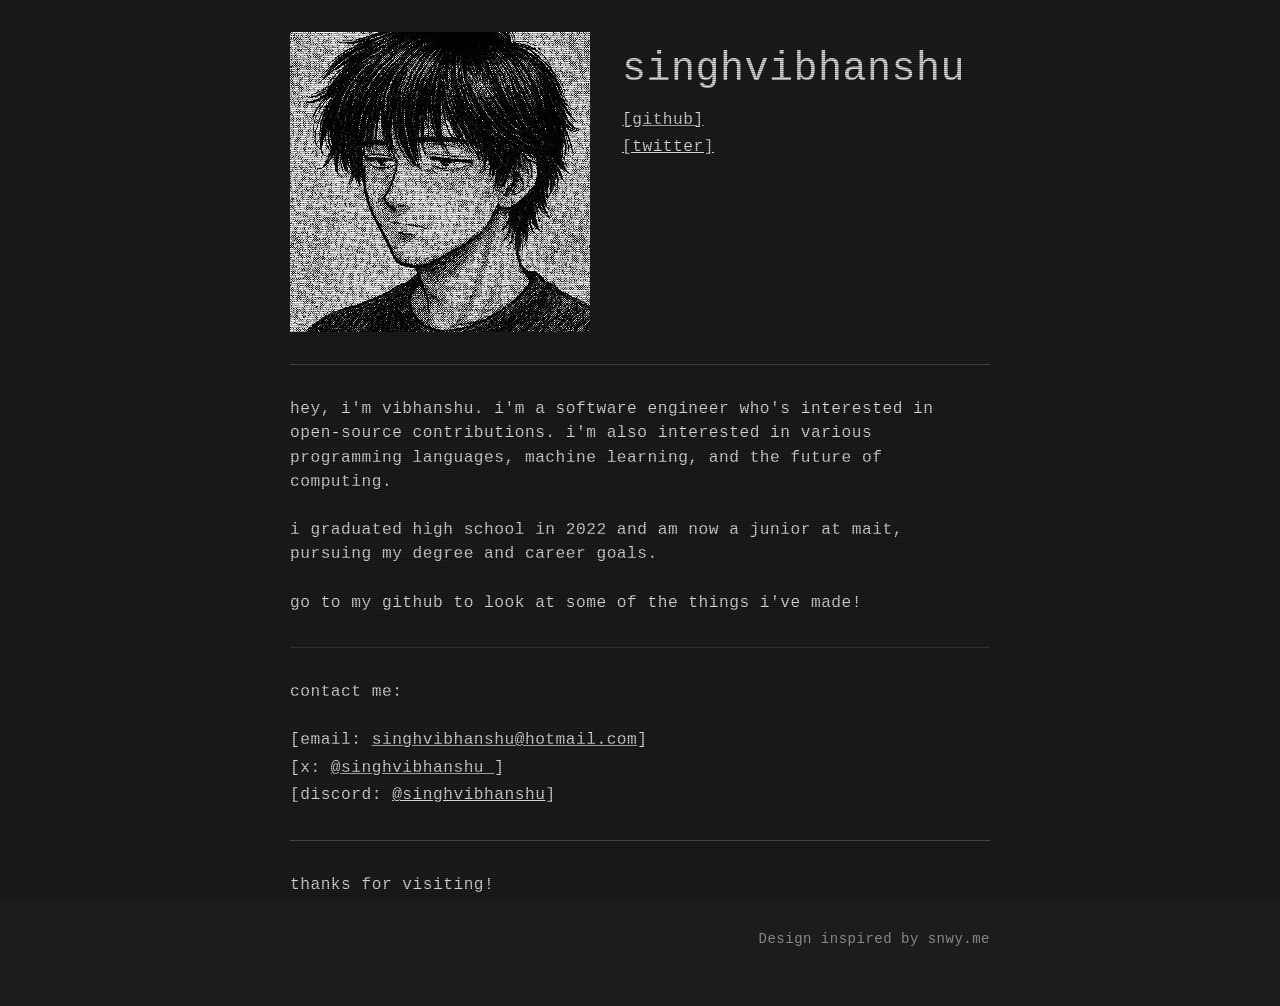
==== index.html @ 62420c9e "scrolling disabled" ====
<!DOCTYPE html>
<html lang="en">
<head>
    <meta charset="UTF-8">
    <meta name="viewport" content="width=device-width, initial-scale=1.0">
    <title>singhvibhanshu</title>
    <link rel="icon" type="image/png" href="profile.png">
    <!-- Using a monospace font from Google Fonts to match the style -->
    <link rel="preconnect" href="https://fonts.googleapis.com">
    <link rel="preconnect" href="https://fonts.gstatic.com" crossorigin>
    <link href="https://fonts.googleapis.com/css2?family=VT323&display=swap" rel="stylesheet">
    <style>
        /* Basic styles for the body to set the retro terminal theme */
        html {
            height: 100%;
        }
        body {
            background-color: #1c1c1c;
            color: #d7d7d7;
            font-family: 'Cutive Mono', monospace; /* A classic pixel/monospace font */
            font-size: 16.2px; /* Re-adjusted font size */
            letter-spacing: 0.5px; /* Added letter spacing for visual accuracy */
            line-height: 1.5;
            margin: 0;
            height: 100vh;
            display: flex;
            justify-content: center;
            align-items: center;
            position: relative; /* Needed for the scan lines overlay */
            overflow: hidden; /* Hide horizontal overflow */
        }
        
        /* Scan lines overlay effect */
        body::after {
            content: "";
            position: absolute;
            top: 0;
            left: 0;
            right: 0;
            bottom: 0;
            background: repeating-linear-gradient(
                0deg,
                rgba(0, 0, 0, 0.3),
                rgba(0, 0, 0, 0.3) 1px,
                transparent 1px,
                transparent 2px
            );
            pointer-events: none; /* Allows clicking through the overlay */
            z-index: 1000;
        }


        /* Main container to hold all the content */
        .container {
            max-width: 700px;
            padding: 2rem;
            width: 100%;
            margin: auto; /* Centering the container */
        }

        /* Header section containing the image, name, and main links */
        .header {
            display: flex;
            align-items: flex-start; /* Aligned to top to match image */
            margin-bottom: 2rem;
            gap: 2rem; /* space between image and text */
        }

        /* Styling for the profile image */
        .profile-img {
            width: 300px;
            height: 300px;
            /* The image-rendering property helps maintain the pixelated look */
            image-rendering: pixelated;
            filter: grayscale(1) contrast(1.2); /* Added filter to better match the image style */
        }

        /* Container for the name and navigation links */
        .header-info {
            display: flex;
            flex-direction: column;
            padding-top: 0.5rem; /* Added padding to align text with image */
        }

        .header-info h1 {
            margin: 0 0 0.5rem 0;
            font-size: 2.5rem;
            font-weight: normal;
        }
        
        /* Styling for all links to have brackets and no underline */
        a {
            color: #d7d7d7;
            text-decoration: none;
        }
        
        /* Removed the hover effect for a more static, exact replica */

        /* Navigation links in the header */
        .nav-links {
            padding: 0;
            margin: 0;
            list-style: none;
        }

        .nav-links li {
            margin-bottom: 0.2rem;
        }
        
        /* Paragraph styling */
        p {
            margin-top: 0;
            margin-bottom: 1.5rem;
        }

        /* Horizontal rule styling to match the image */
        hr {
            border: none;
            height: 1px;
            background-color: #444; /* Made the line more subtle */
            margin: 2rem 0;
        }
        
        /* Contact info list */
        .contact-info {
            list-style: none;
            padding: 0;
        }

        .contact-info li {
             margin-bottom: 0.2rem;
        }

        /* Styling for the credits footer */
        .credits {
            text-align: right;
            font-size: 14px;
            color: #888;
            margin-top: 2rem;
        }

        /* Responsive design for smaller screens */
        @media (max-width: 600px) {
            body {
                height: auto;
                min-height: 100vh;
                overflow-y: auto;
                display: block;
            }
            .header {
                flex-direction: column;
                align-items: center;
                text-align: center;
                gap: 1rem;
            }
             .header-info {
                padding-top: 0;
            }
            .header-info h1 {
                font-size: 2rem;
            }
            .credits {
                text-align: center;
            }
        }
    </style>
</head>
<body>

    <div class="container">
        <!-- Header Section -->
        <header class="header">
            <img src="profile.png" alt="Profile Picture" class="profile-img" onerror="this.onerror=null;this.src='https://placehold.co/120x120/1a1a1a/dcdcdc?text=singhvibhanshu';">
            <div class="header-info">
                <h1>singhvibhanshu</h1>
                <ul class="nav-links">
                    <li><a href="https://github.com/singhvibhanshu" target="_blank" style="text-decoration: underline;">[github]</a></li>
                    <li><a href="https://x.com/singhvibhanshu_" target="_blank" style="text-decoration: underline;">[twitter]</a></li>
                </ul>
            </div>
        </header>

        <hr>

        <!-- Main Content -->
        <main>
            <p>hey, i'm vibhanshu. i'm a software engineer who's interested in open-source contributions. i'm also interested in various programming languages, machine learning, and the future of computing.</p>
            <p>i graduated high school in 2022 and am now a junior at mait, pursuing my degree and career goals.</p>
            <p>go to my github to look at some of the things i've made!</p>

            <hr>
            
            <p>contact me:</p>
            <ul class="contact-info">
                <li>[email: <a href="mailto: singhvibhanshu@hotmail.com"><span style="text-decoration: underline;">singhvibhanshu@hotmail.com</span>]</a></li>
                <li>[x: <a href="https://x.com/singhvibhanshu_" target="_blank"><span style="text-decoration: underline;">@singhvibhanshu_</span>]</a></li>
                <li>[discord: <a href="https://discord.com/singhvibhanshu"><span style="text-decoration: underline;">@singhvibhanshu</span>]</a></li>
            </ul>

            <hr>

            <p>thanks for visiting!</p>
        </main>

        <!-- Credits Footer -->
        <footer class="credits">
            <p>Design inspired by snwy.me</p>
        </footer>
    </div>

</body>
</html>
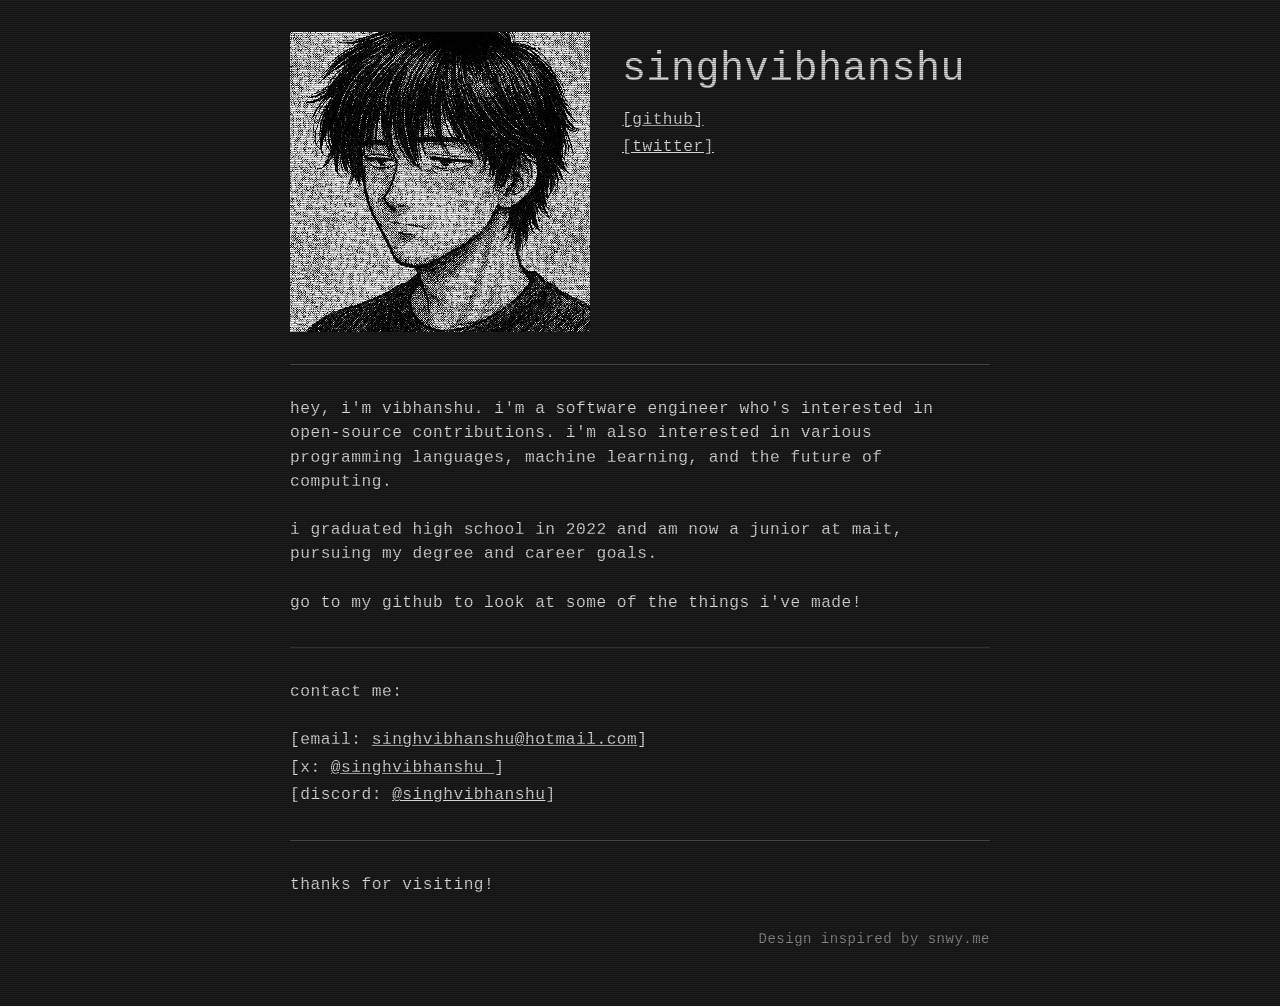
==== commit cc2f4ccf: "old fn back" ====
--- a/index.html
+++ b/index.html
@@ -11,9 +11,6 @@
     <link href="https://fonts.googleapis.com/css2?family=VT323&display=swap" rel="stylesheet">
     <style>
         /* Basic styles for the body to set the retro terminal theme */
-        html {
-            height: 100%;
-        }
         body {
             background-color: #1c1c1c;
             color: #d7d7d7;
@@ -22,12 +19,10 @@
             letter-spacing: 0.5px; /* Added letter spacing for visual accuracy */
             line-height: 1.5;
             margin: 0;
-            height: 100vh;
-            display: flex;
-            justify-content: center;
-            align-items: center;
+            padding: 2rem;
+            min-height: 100vh;
             position: relative; /* Needed for the scan lines overlay */
-            overflow: hidden; /* Hide horizontal overflow */
+            overflow-x: hidden; /* Hide horizontal overflow */
         }
         
         /* Scan lines overlay effect */
@@ -53,7 +48,6 @@
         /* Main container to hold all the content */
         .container {
             max-width: 700px;
-            padding: 2rem;
             width: 100%;
             margin: auto; /* Centering the container */
         }
@@ -142,10 +136,7 @@
         /* Responsive design for smaller screens */
         @media (max-width: 600px) {
             body {
-                height: auto;
-                min-height: 100vh;
-                overflow-y: auto;
-                display: block;
+                padding: 1rem;
             }
             .header {
                 flex-direction: column;
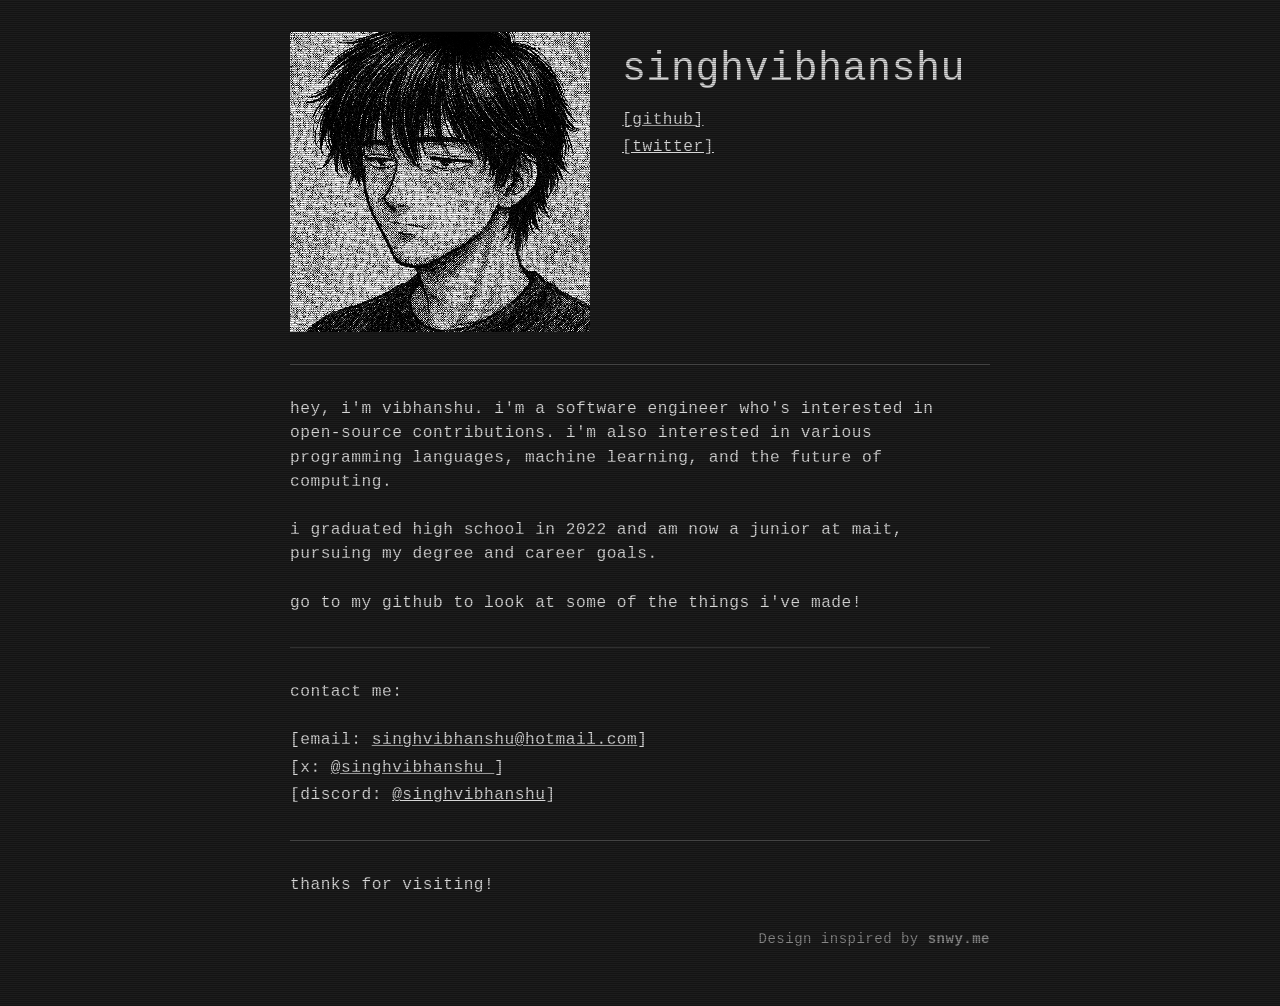
==== commit 6eb77ceb: "bolded snwy.mw" ====
--- a/index.html
+++ b/index.html
@@ -195,7 +195,7 @@
 
         <!-- Credits Footer -->
         <footer class="credits">
-            <p>Design inspired by snwy.me</p>
+            <p>Design inspired by <b>snwy.me</b></p>
         </footer>
     </div>
 
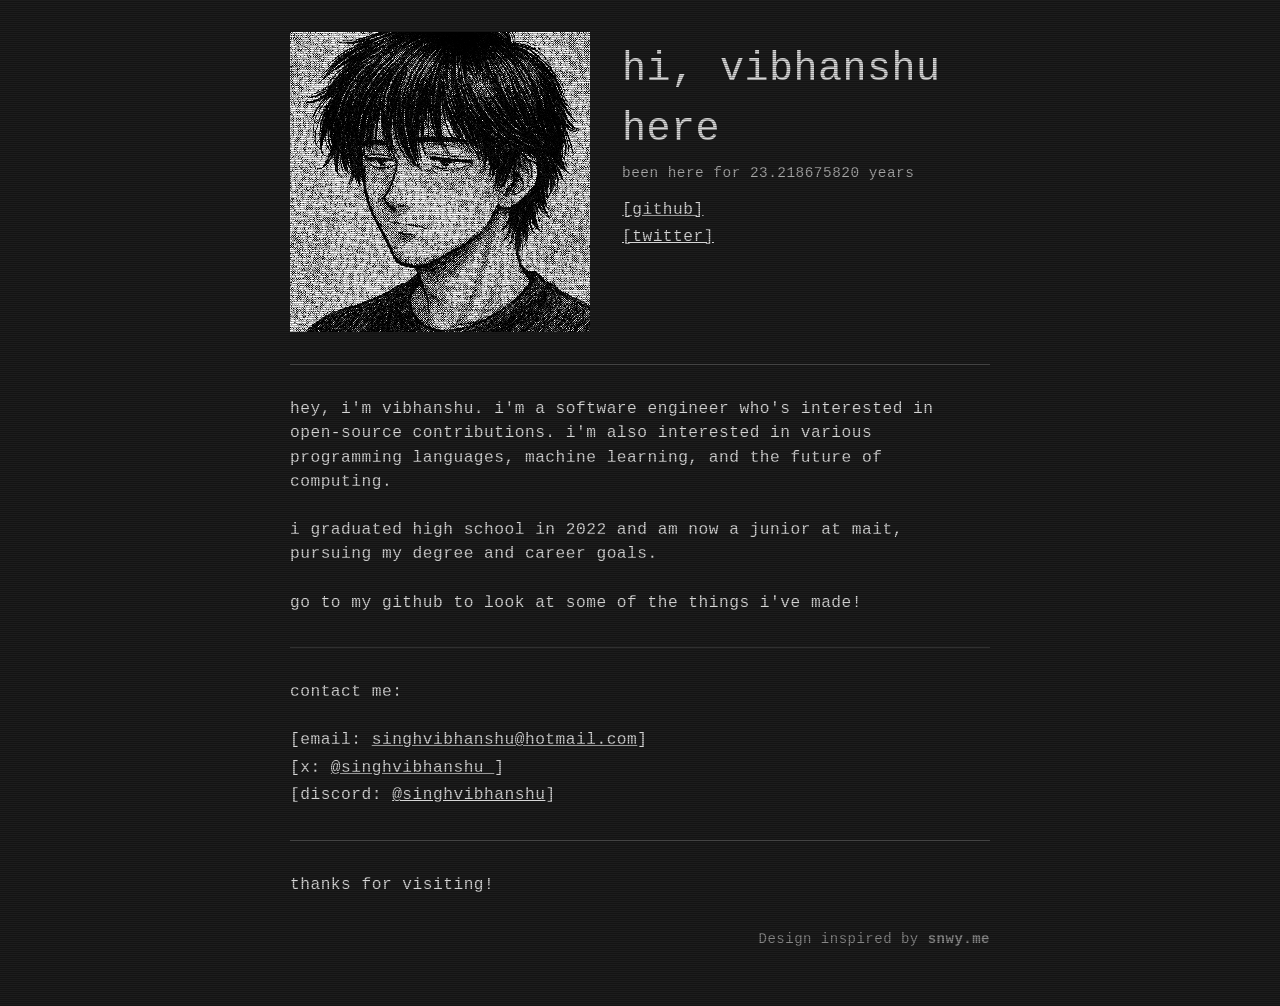
==== commit 04924744: "timer added" ====
--- a/index.html
+++ b/index.html
@@ -1,204 +1,232 @@
 <!DOCTYPE html>
+
 <html lang="en">
 <head>
-    <meta charset="UTF-8">
-    <meta name="viewport" content="width=device-width, initial-scale=1.0">
-    <title>singhvibhanshu</title>
-    <link rel="icon" type="image/png" href="profile.png">
-    <!-- Using a monospace font from Google Fonts to match the style -->
-    <link rel="preconnect" href="https://fonts.googleapis.com">
-    <link rel="preconnect" href="https://fonts.gstatic.com" crossorigin>
-    <link href="https://fonts.googleapis.com/css2?family=VT323&display=swap" rel="stylesheet">
-    <style>
-        /* Basic styles for the body to set the retro terminal theme */
-        body {
-            background-color: #1c1c1c;
-            color: #d7d7d7;
-            font-family: 'Cutive Mono', monospace; /* A classic pixel/monospace font */
-            font-size: 16.2px; /* Re-adjusted font size */
-            letter-spacing: 0.5px; /* Added letter spacing for visual accuracy */
-            line-height: 1.5;
-            margin: 0;
-            padding: 2rem;
-            min-height: 100vh;
-            position: relative; /* Needed for the scan lines overlay */
-            overflow-x: hidden; /* Hide horizontal overflow */
-        }
-        
-        /* Scan lines overlay effect */
-        body::after {
-            content: "";
-            position: absolute;
-            top: 0;
-            left: 0;
-            right: 0;
-            bottom: 0;
-            background: repeating-linear-gradient(
-                0deg,
-                rgba(0, 0, 0, 0.3),
-                rgba(0, 0, 0, 0.3) 1px,
-                transparent 1px,
-                transparent 2px
-            );
-            pointer-events: none; /* Allows clicking through the overlay */
-            z-index: 1000;
-        }
-
-
-        /* Main container to hold all the content */
-        .container {
-            max-width: 700px;
-            width: 100%;
-            margin: auto; /* Centering the container */
-        }
-
-        /* Header section containing the image, name, and main links */
-        .header {
-            display: flex;
-            align-items: flex-start; /* Aligned to top to match image */
-            margin-bottom: 2rem;
-            gap: 2rem; /* space between image and text */
-        }
-
-        /* Styling for the profile image */
-        .profile-img {
-            width: 300px;
-            height: 300px;
-            /* The image-rendering property helps maintain the pixelated look */
-            image-rendering: pixelated;
-            filter: grayscale(1) contrast(1.2); /* Added filter to better match the image style */
-        }
-
-        /* Container for the name and navigation links */
-        .header-info {
-            display: flex;
-            flex-direction: column;
-            padding-top: 0.5rem; /* Added padding to align text with image */
-        }
-
-        .header-info h1 {
-            margin: 0 0 0.5rem 0;
-            font-size: 2.5rem;
-            font-weight: normal;
-        }
-        
-        /* Styling for all links to have brackets and no underline */
-        a {
-            color: #d7d7d7;
-            text-decoration: none;
-        }
-        
-        /* Removed the hover effect for a more static, exact replica */
-
-        /* Navigation links in the header */
-        .nav-links {
-            padding: 0;
-            margin: 0;
-            list-style: none;
-        }
-
-        .nav-links li {
-            margin-bottom: 0.2rem;
-        }
-        
-        /* Paragraph styling */
-        p {
-            margin-top: 0;
-            margin-bottom: 1.5rem;
-        }
-
-        /* Horizontal rule styling to match the image */
-        hr {
-            border: none;
-            height: 1px;
-            background-color: #444; /* Made the line more subtle */
-            margin: 2rem 0;
-        }
-        
-        /* Contact info list */
-        .contact-info {
-            list-style: none;
-            padding: 0;
-        }
-
-        .contact-info li {
-             margin-bottom: 0.2rem;
-        }
-
-        /* Styling for the credits footer */
-        .credits {
-            text-align: right;
-            font-size: 14px;
-            color: #888;
-            margin-top: 2rem;
-        }
-
-        /* Responsive design for smaller screens */
-        @media (max-width: 600px) {
-            body {
-                padding: 1rem;
-            }
-            .header {
-                flex-direction: column;
-                align-items: center;
-                text-align: center;
-                gap: 1rem;
-            }
-             .header-info {
-                padding-top: 0;
-            }
-            .header-info h1 {
-                font-size: 2rem;
-            }
-            .credits {
-                text-align: center;
-            }
-        }
-    </style>
+<meta charset="UTF-8">
+<meta name="viewport" content="width=device-width, initial-scale=1.0">
+<title>singhvibhanshu</title>
+<link rel="icon" type="image/png" href="profile.png">
+
+<link rel="preconnect" href="https://fonts.googleapis.com">
+<link rel="preconnect" href="https://fonts.gstatic.com" crossorigin>
+
+<style>
+body {
+    background-color: #1c1c1c;
+    color: #d7d7d7;
+    font-family: 'Cutive Mono', monospace;
+    font-size: 16.2px;
+    letter-spacing: 0.5px;
+    line-height: 1.5;
+    margin: 0;
+    padding: 2rem;
+    min-height: 100vh;
+    position: relative;
+    overflow-x: hidden;
+}
+
+body::after {
+    content: "";
+    position: absolute;
+    top: 0;
+    left: 0;
+    right: 0;
+    bottom: 0;
+    background: repeating-linear-gradient(
+        0deg,
+        rgba(0,0,0,0.3),
+        rgba(0,0,0,0.3) 1px,
+        transparent 1px,
+        transparent 2px
+    );
+    pointer-events: none;
+    z-index: 1000;
+}
+
+.container {
+    max-width: 700px;
+    width: 100%;
+    margin: auto;
+}
+
+.header {
+    display: flex;
+    align-items: flex-start;
+    margin-bottom: 2rem;
+    gap: 2rem;
+}
+
+.profile-img {
+    width: 300px;
+    height: 300px;
+    image-rendering: pixelated;
+    filter: grayscale(1) contrast(1.2);
+}
+
+.header-info {
+    display: flex;
+    flex-direction: column;
+    padding-top: 0.5rem;
+}
+
+.header-info h1 {
+    margin: 0;
+    font-size: 2.5rem;
+    font-weight: normal;
+}
+
+.life-line {
+    margin: 0.2rem 0 0.8rem 0;
+    font-size: 0.9rem;
+    color: #a8a8a8;
+}
+
+a {
+    color: #d7d7d7;
+    text-decoration: none;
+}
+
+.nav-links {
+    padding: 0;
+    margin: 0;
+    list-style: none;
+}
+
+.nav-links li {
+    margin-bottom: 0.2rem;
+}
+
+p {
+    margin-top: 0;
+    margin-bottom: 1.5rem;
+}
+
+hr {
+    border: none;
+    height: 1px;
+    background-color: #444;
+    margin: 2rem 0;
+}
+
+.contact-info {
+    list-style: none;
+    padding: 0;
+}
+
+.contact-info li {
+    margin-bottom: 0.2rem;
+}
+
+.credits {
+    text-align: right;
+    font-size: 14px;
+    color: #888;
+    margin-top: 2rem;
+}
+
+@media (max-width: 600px) {
+    body {
+        padding: 1rem;
+    }
+
+    .header {
+        flex-direction: column;
+        align-items: center;
+        text-align: center;
+        gap: 1rem;
+    }
+
+    .header-info {
+        padding-top: 0;
+    }
+
+    .header-info h1 {
+        font-size: 2rem;
+    }
+
+    .credits {
+        text-align: center;
+    }
+}
+</style>
+
 </head>
+
 <body>
 
-    <div class="container">
-        <!-- Header Section -->
-        <header class="header">
-            <img src="profile.png" alt="Profile Picture" class="profile-img" onerror="this.onerror=null;this.src='https://placehold.co/120x120/1a1a1a/dcdcdc?text=singhvibhanshu';">
-            <div class="header-info">
-                <h1>singhvibhanshu</h1>
-                <ul class="nav-links">
-                    <li><a href="https://github.com/singhvibhanshu" target="_blank" style="text-decoration: underline;">[github]</a></li>
-                    <li><a href="https://x.com/singhvibhanshu_" target="_blank" style="text-decoration: underline;">[twitter]</a></li>
-                </ul>
-            </div>
-        </header>
-
-        <hr>
-
-        <!-- Main Content -->
-        <main>
-            <p>hey, i'm vibhanshu. i'm a software engineer who's interested in open-source contributions. i'm also interested in various programming languages, machine learning, and the future of computing.</p>
-            <p>i graduated high school in 2022 and am now a junior at mait, pursuing my degree and career goals.</p>
-            <p>go to my github to look at some of the things i've made!</p>
-
-            <hr>
-            
-            <p>contact me:</p>
-            <ul class="contact-info">
-                <li>[email: <a href="mailto: singhvibhanshu@hotmail.com"><span style="text-decoration: underline;">singhvibhanshu@hotmail.com</span>]</a></li>
-                <li>[x: <a href="https://x.com/singhvibhanshu_" target="_blank"><span style="text-decoration: underline;">@singhvibhanshu_</span>]</a></li>
-                <li>[discord: <a href="https://discord.com/singhvibhanshu"><span style="text-decoration: underline;">@singhvibhanshu</span>]</a></li>
-            </ul>
-
-            <hr>
-
-            <p>thanks for visiting!</p>
-        </main>
-
-        <!-- Credits Footer -->
-        <footer class="credits">
-            <p>Design inspired by <b>snwy.me</b></p>
-        </footer>
-    </div>
+<div class="container">
+
+<header class="header">
+
+<img src="profile.png" alt="Profile Picture" class="profile-img"
+onerror="this.onerror=null;this.src='https://placehold.co/120x120/1a1a1a/dcdcdc?text=singhvibhanshu';">
+
+<div class="header-info">
+
+<h1>hi, vibhanshu here</h1>
+
+<p class="life-line">
+been here for <span id="ageTimer">calculating...</span> years
+</p>
+
+<ul class="nav-links">
+<li><a href="https://github.com/singhvibhanshu" target="_blank" style="text-decoration: underline;">[github]</a></li>
+<li><a href="https://x.com/singhvibhanshu_" target="_blank" style="text-decoration: underline;">[twitter]</a></li>
+</ul>
+
+</div>
+</header>
+
+<hr>
+
+<main>
+
+<p>hey, i'm vibhanshu. i'm a software engineer who's interested in open-source contributions. i'm also interested in various programming languages, machine learning, and the future of computing.</p>
+
+<p>i graduated high school in 2022 and am now a junior at mait, pursuing my degree and career goals.</p>
+
+<p>go to my github to look at some of the things i've made!</p>
+
+<hr>
+
+<p>contact me:</p>
+
+<ul class="contact-info">
+<li>[email: <a href="mailto: singhvibhanshu@hotmail.com"><span style="text-decoration: underline;">singhvibhanshu@hotmail.com</span></a>]</li>
+<li>[x: <a href="https://x.com/singhvibhanshu_" target="_blank"><span style="text-decoration: underline;">@singhvibhanshu_</span></a>]</li>
+<li>[discord: <a href="https://discord.com/singhvibhanshu"><span style="text-decoration: underline;">@singhvibhanshu</span></a>]</li>
+</ul>
+
+<hr>
+
+<p>thanks for visiting!</p>
+
+</main>
+
+<footer class="credits">
+<p>Design inspired by <b>snwy.me</b></p>
+</footer>
+
+</div>
+
+<script>
+
+const birthDate = new Date("2003-09-18T00:44:00+05:30");
+const msInYear = 365.2425 * 24 * 60 * 60 * 1000;
+
+function updateAge() {
+
+const now = new Date();
+const age = (now - birthDate) / msInYear;
+
+document.getElementById("ageTimer").textContent = age.toFixed(9);
+
+}
+
+setInterval(updateAge, 50);
+updateAge();
+
+</script>
 
 </body>
 </html>
-
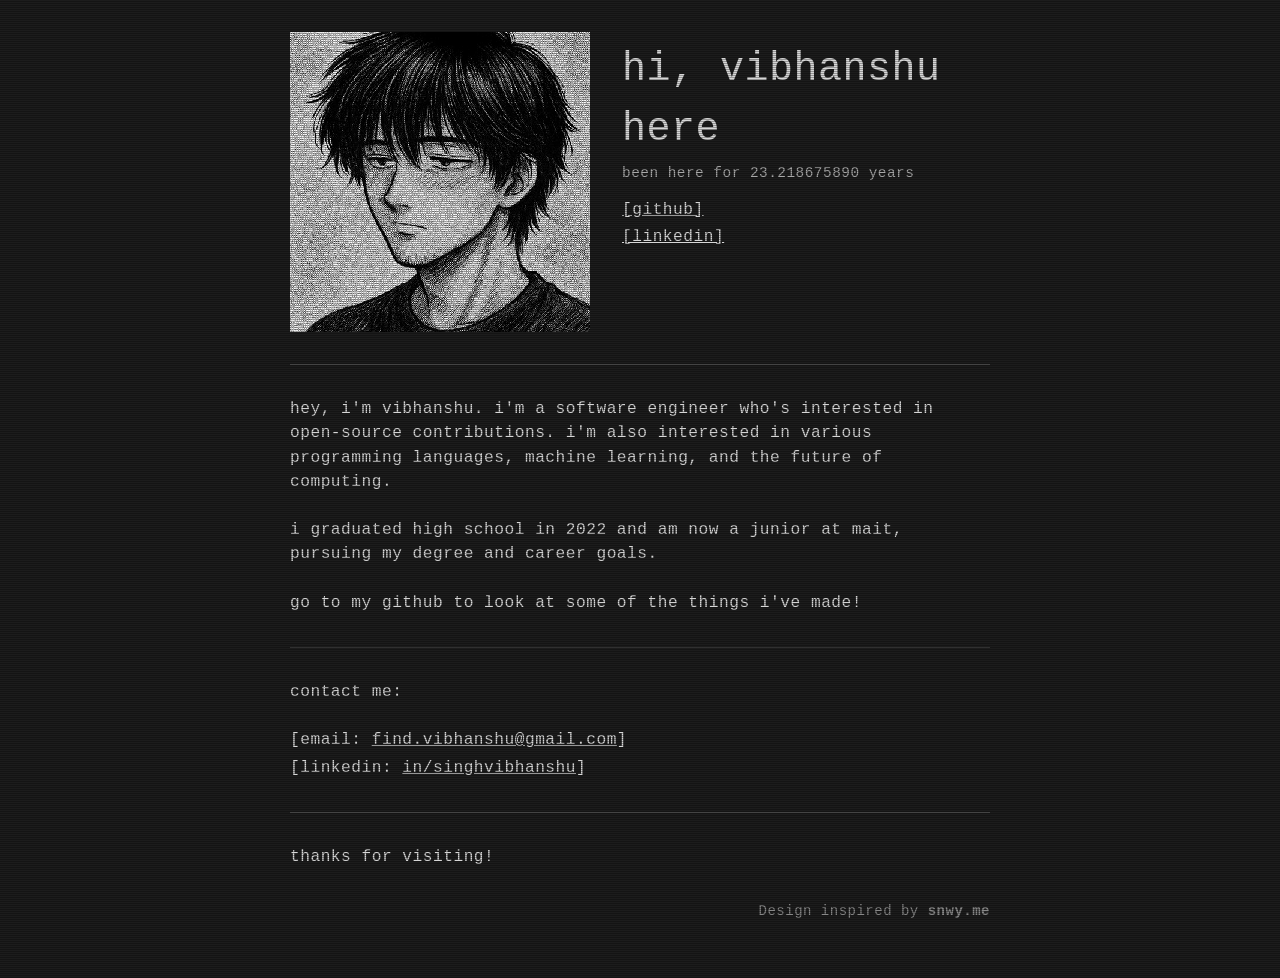
==== commit 7cd04350: "minor improvements: removed x and discord links Signed-off-by: singhvibhanshu <find.vibhanshu@gmail." ====
--- a/index.html
+++ b/index.html
@@ -4,8 +4,17 @@
 <head>
 <meta charset="UTF-8">
 <meta name="viewport" content="width=device-width, initial-scale=1.0">
-<title>singhvibhanshu</title>
-<link rel="icon" type="image/png" href="profile.png">
+<title>Vibhanshu Singh | Software Engineer</title>
+<meta name="description" content="Vibhanshu Singh, software engineer interested in open-source, programming languages, machine learning, and the future of computing.">
+<link rel="icon" type="image/png" href="favicon.png">
+
+<!-- Open Graph / social preview -->
+<meta property="og:type" content="website">
+<meta property="og:title" content="Vibhanshu Singh | Software Engineer">
+<meta property="og:description" content="Software engineer interested in open-source, programming languages, and machine learning.">
+<meta property="og:image" content="https://singhvibhanshu.github.io/profile.jpg">
+<meta property="og:url" content="https://singhvibhanshu.github.io/">
+<meta name="twitter:card" content="summary">
 
 <link rel="preconnect" href="https://fonts.googleapis.com">
 <link rel="preconnect" href="https://fonts.gstatic.com" crossorigin>
@@ -83,7 +92,7 @@
 
 a {
     color: #d7d7d7;
-    text-decoration: none;
+    text-decoration: underline;
 }
 
 .nav-links {
@@ -158,8 +167,8 @@
 
 <header class="header">
 
-<img src="profile.png" alt="Profile Picture" class="profile-img"
-onerror="this.onerror=null;this.src='https://placehold.co/120x120/1a1a1a/dcdcdc?text=singhvibhanshu';">
+<img src="profile.jpg" alt="Vibhanshu Singh" class="profile-img" width="300" height="300"
+onerror="this.onerror=null;this.src='https://placehold.co/300x300/1a1a1a/dcdcdc?text=singhvibhanshu';">
 
 <div class="header-info">
 
@@ -170,8 +179,8 @@
 </p>
 
 <ul class="nav-links">
-<li><a href="https://github.com/singhvibhanshu" target="_blank" style="text-decoration: underline;">[github]</a></li>
-<li><a href="https://x.com/singhvibhanshu_" target="_blank" style="text-decoration: underline;">[twitter]</a></li>
+<li><a href="https://github.com/singhvibhanshu" target="_blank" rel="noopener">[github]</a></li>
+<li><a href="https://www.linkedin.com/in/singhvibhanshu" target="_blank" rel="noopener">[linkedin]</a></li>
 </ul>
 
 </div>
@@ -192,9 +201,8 @@
 <p>contact me:</p>
 
 <ul class="contact-info">
-<li>[email: <a href="mailto: singhvibhanshu@hotmail.com"><span style="text-decoration: underline;">singhvibhanshu@hotmail.com</span></a>]</li>
-<li>[x: <a href="https://x.com/singhvibhanshu_" target="_blank"><span style="text-decoration: underline;">@singhvibhanshu_</span></a>]</li>
-<li>[discord: <a href="https://discord.com/singhvibhanshu"><span style="text-decoration: underline;">@singhvibhanshu</span></a>]</li>
+<li>[email: <a href="mailto:find.vibhanshu@gmail.com">find.vibhanshu@gmail.com</a>]</li>
+<li>[linkedin: <a href="https://www.linkedin.com/in/singhvibhanshu" target="_blank" rel="noopener">in/singhvibhanshu</a>]</li>
 </ul>
 
 <hr>
@@ -213,18 +221,24 @@
 
 const birthDate = new Date("2003-09-18T00:44:00+05:30");
 const msInYear = 365.2425 * 24 * 60 * 60 * 1000;
-
-function updateAge() {
-
-const now = new Date();
-const age = (now - birthDate) / msInYear;
-
-document.getElementById("ageTimer").textContent = age.toFixed(9);
-
-}
-
-setInterval(updateAge, 50);
-updateAge();
+const ageEl = document.getElementById("ageTimer");
+
+function ageValue() {
+    return ((new Date() - birthDate) / msInYear).toFixed(9);
+}
+
+const reduceMotion = window.matchMedia("(prefers-reduced-motion: reduce)").matches;
+
+if (reduceMotion) {
+    // Show a stable value without the rapidly-ticking decimals.
+    ageEl.textContent = (Math.floor(parseFloat(ageValue()) * 10) / 10).toFixed(1);
+} else {
+    // requestAnimationFrame pauses automatically when the tab is hidden.
+    (function tick() {
+        ageEl.textContent = ageValue();
+        requestAnimationFrame(tick);
+    })();
+}
 
 </script>
 
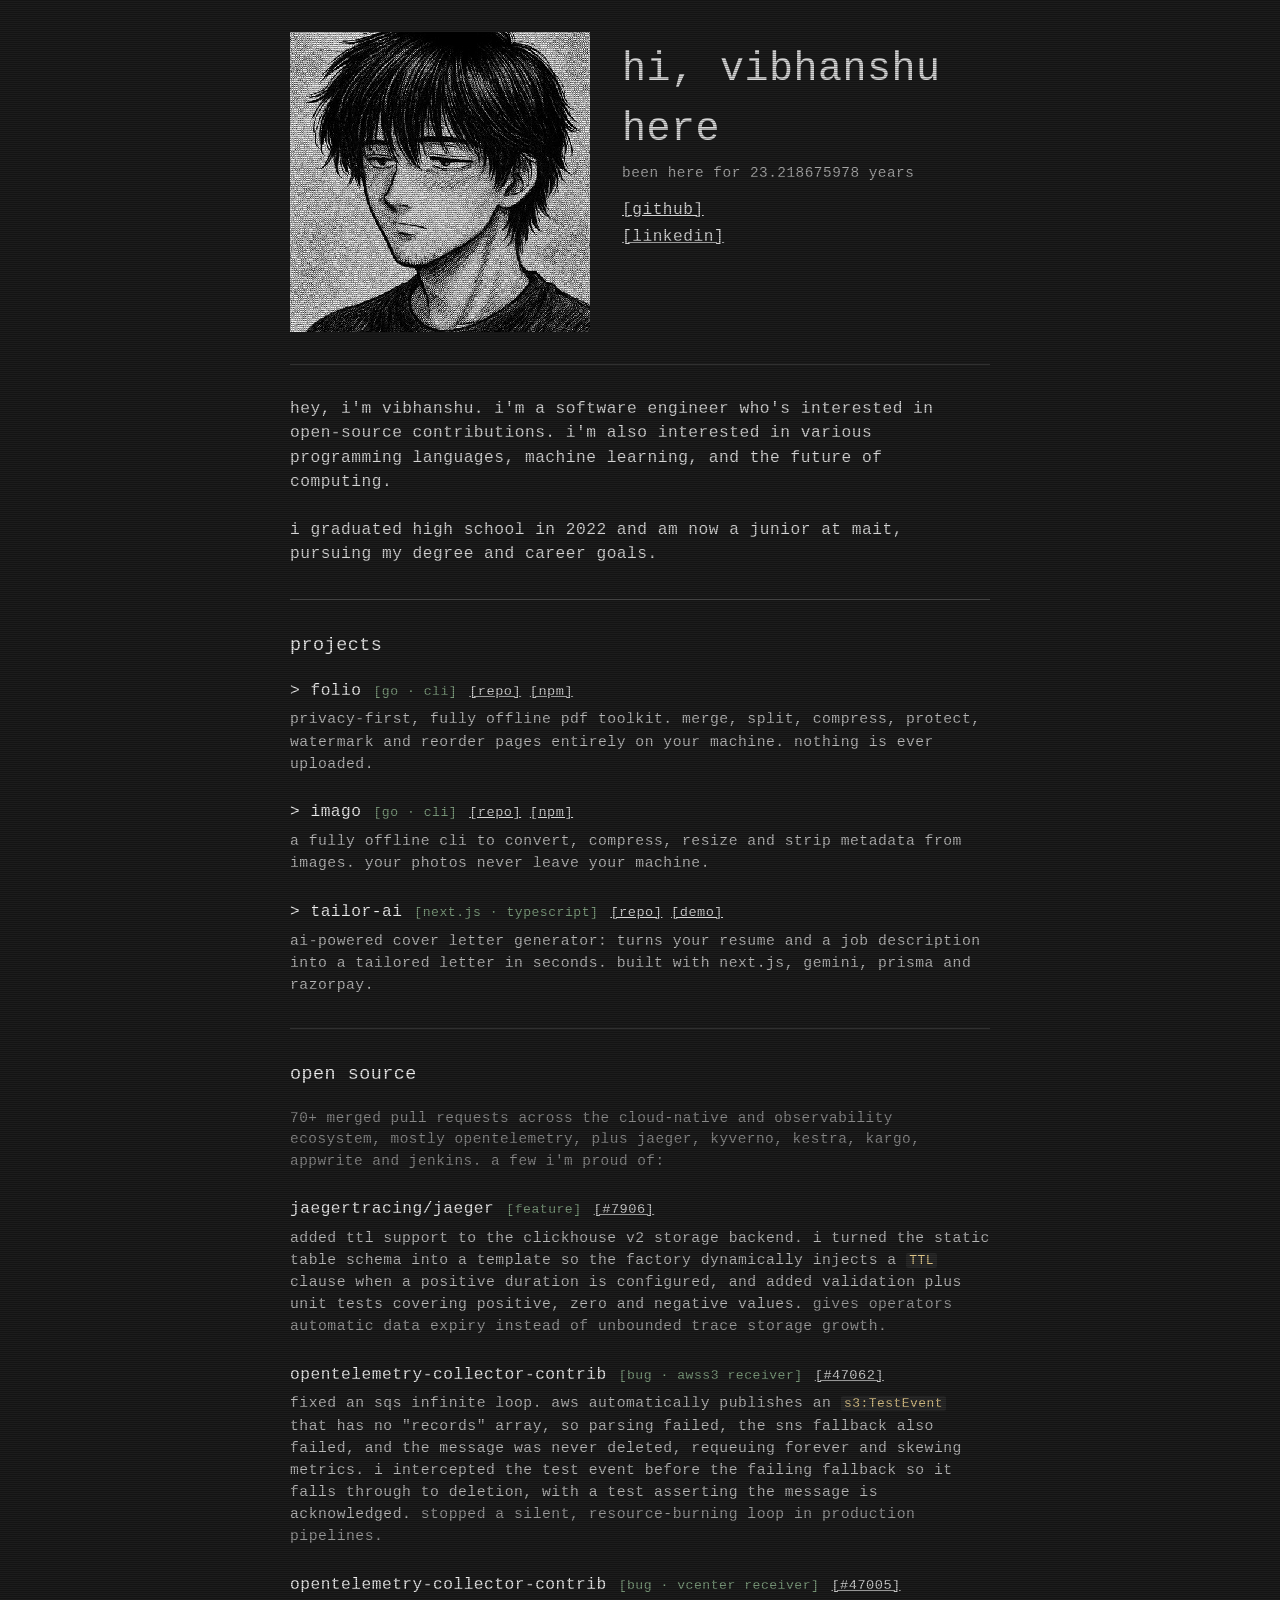
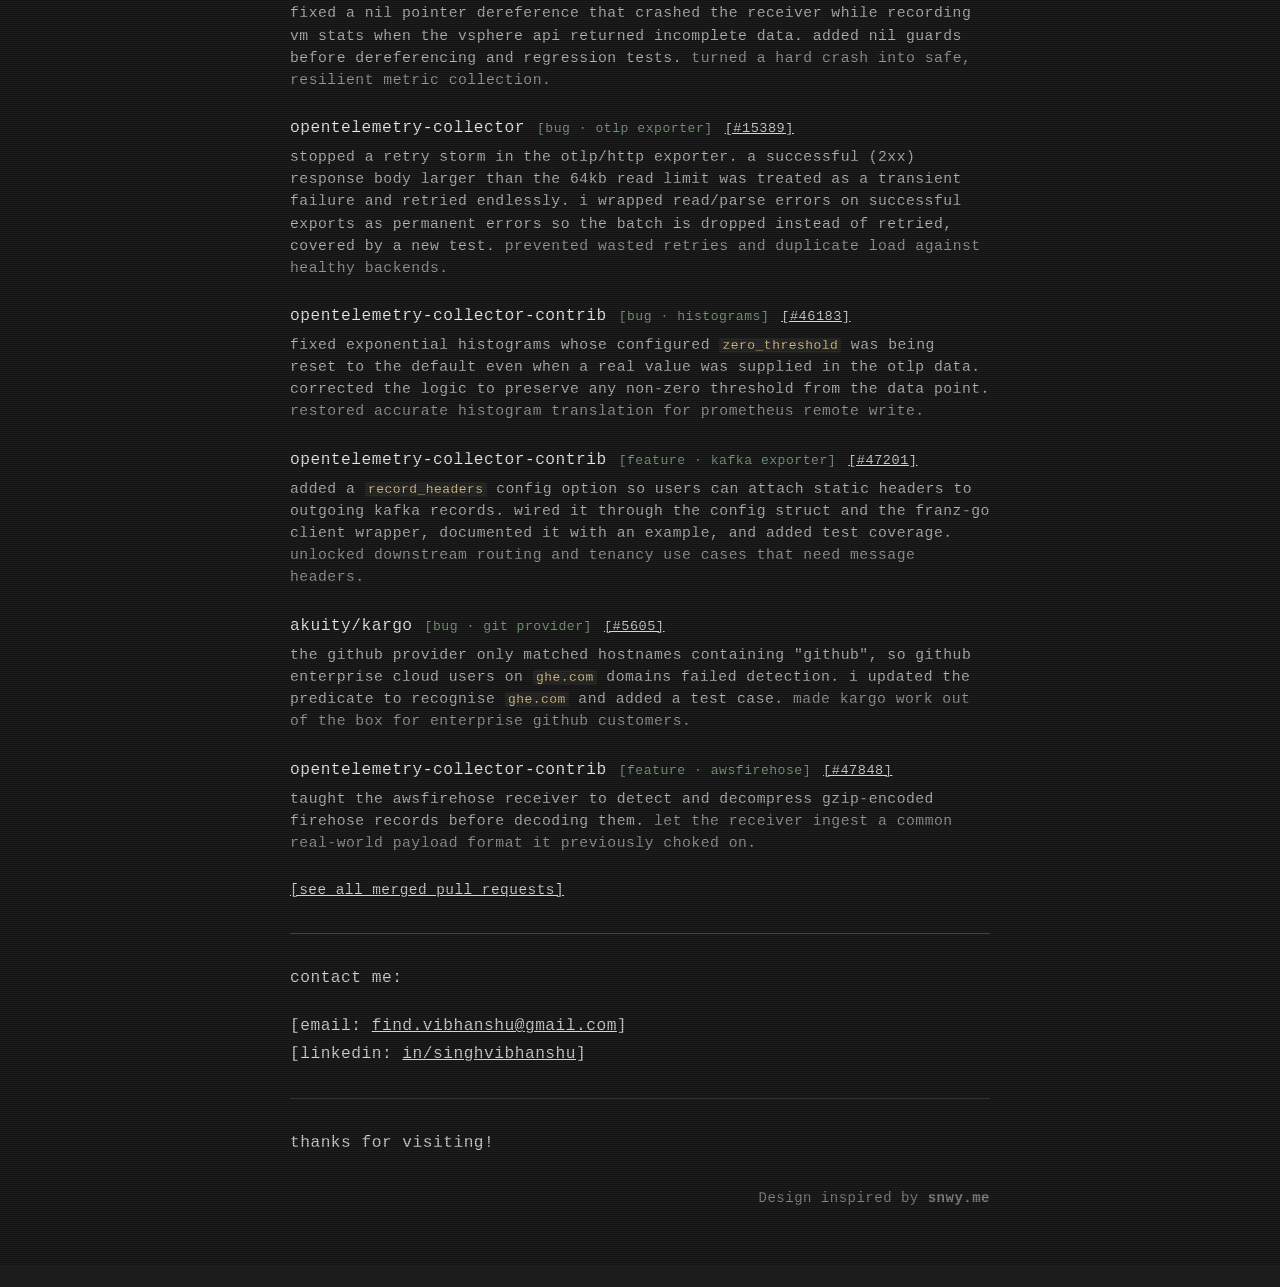
==== commit 64f2c6ba: "added contributions and projects Signed-off-by: singhvibhanshu <find.vibhanshu@gmail.com>" ====
--- a/index.html
+++ b/index.html
@@ -126,6 +126,61 @@
     margin-bottom: 0.2rem;
 }
 
+.section-title {
+    font-size: 1.15rem;
+    color: #f0f0f0;
+    margin: 0 0 1.2rem 0;
+    font-weight: normal;
+}
+
+.entry {
+    margin-bottom: 1.6rem;
+}
+
+.entry-head {
+    display: flex;
+    flex-wrap: wrap;
+    align-items: baseline;
+    gap: 0.5rem 0.75rem;
+    margin-bottom: 0.35rem;
+}
+
+.entry-name {
+    color: #f0f0f0;
+}
+
+.entry-tags {
+    color: #7f9f7f;
+    font-size: 0.82rem;
+}
+
+.entry-links {
+    font-size: 0.85rem;
+}
+
+.entry-desc {
+    margin: 0;
+    color: #b8b8b8;
+    font-size: 0.92rem;
+}
+
+.entry-desc .impact {
+    color: #9a9a9a;
+}
+
+.muted {
+    color: #8a8a8a;
+    font-size: 0.9rem;
+}
+
+code {
+    background-color: #2a2a2a;
+    color: #e0c78a;
+    padding: 0 0.25em;
+    border-radius: 2px;
+    font-size: 0.88em;
+}
+
 .credits {
     text-align: right;
     font-size: 14px;
@@ -194,7 +249,116 @@
 
 <p>i graduated high school in 2022 and am now a junior at mait, pursuing my degree and career goals.</p>
 
-<p>go to my github to look at some of the things i've made!</p>
+<hr>
+
+<h2 class="section-title">projects</h2>
+
+<div class="entry">
+<div class="entry-head">
+<span class="entry-name">&gt; folio</span>
+<span class="entry-tags">[go · cli]</span>
+<span class="entry-links"><a href="https://github.com/singhvibhanshu/folio" target="_blank" rel="noopener">[repo]</a> <a href="https://www.npmjs.com/package/@singhvibhanshu/folio" target="_blank" rel="noopener">[npm]</a></span>
+</div>
+<p class="entry-desc">privacy-first, fully offline pdf toolkit. merge, split, compress, protect, watermark and reorder pages entirely on your machine. nothing is ever uploaded.</p>
+</div>
+
+<div class="entry">
+<div class="entry-head">
+<span class="entry-name">&gt; imago</span>
+<span class="entry-tags">[go · cli]</span>
+<span class="entry-links"><a href="https://github.com/singhvibhanshu/imago" target="_blank" rel="noopener">[repo]</a> <a href="https://www.npmjs.com/package/@singhvibhanshu/imago" target="_blank" rel="noopener">[npm]</a></span>
+</div>
+<p class="entry-desc">a fully offline cli to convert, compress, resize and strip metadata from images. your photos never leave your machine.</p>
+</div>
+
+<div class="entry">
+<div class="entry-head">
+<span class="entry-name">&gt; tailor-ai</span>
+<span class="entry-tags">[next.js · typescript]</span>
+<span class="entry-links"><a href="https://github.com/singhvibhanshu/tailor-ai" target="_blank" rel="noopener">[repo]</a> <a href="https://tailor-ai-3b5a.onrender.com/" target="_blank" rel="noopener">[demo]</a></span>
+</div>
+<p class="entry-desc">ai-powered cover letter generator: turns your resume and a job description into a tailored letter in seconds. built with next.js, gemini, prisma and razorpay.</p>
+</div>
+
+<hr>
+
+<h2 class="section-title">open source</h2>
+
+<p class="muted">70+ merged pull requests across the cloud-native and observability ecosystem, mostly opentelemetry, plus jaeger, kyverno, kestra, kargo, appwrite and jenkins. a few i'm proud of:</p>
+
+<div class="entry">
+<div class="entry-head">
+<span class="entry-name">jaegertracing/jaeger</span>
+<span class="entry-tags">[feature]</span>
+<span class="entry-links"><a href="https://github.com/jaegertracing/jaeger/pull/7906" target="_blank" rel="noopener">[#7906]</a></span>
+</div>
+<p class="entry-desc">added ttl support to the clickhouse v2 storage backend. i turned the static table schema into a template so the factory dynamically injects a <code>TTL</code> clause when a positive duration is configured, and added validation plus unit tests covering positive, zero and negative values. <span class="impact">gives operators automatic data expiry instead of unbounded trace storage growth.</span></p>
+</div>
+
+<div class="entry">
+<div class="entry-head">
+<span class="entry-name">opentelemetry-collector-contrib</span>
+<span class="entry-tags">[bug · awss3 receiver]</span>
+<span class="entry-links"><a href="https://github.com/open-telemetry/opentelemetry-collector-contrib/pull/47062" target="_blank" rel="noopener">[#47062]</a></span>
+</div>
+<p class="entry-desc">fixed an sqs infinite loop. aws automatically publishes an <code>s3:TestEvent</code> that has no "records" array, so parsing failed, the sns fallback also failed, and the message was never deleted, requeuing forever and skewing metrics. i intercepted the test event before the failing fallback so it falls through to deletion, with a test asserting the message is acknowledged. <span class="impact">stopped a silent, resource-burning loop in production pipelines.</span></p>
+</div>
+
+<div class="entry">
+<div class="entry-head">
+<span class="entry-name">opentelemetry-collector-contrib</span>
+<span class="entry-tags">[bug · vcenter receiver]</span>
+<span class="entry-links"><a href="https://github.com/open-telemetry/opentelemetry-collector-contrib/pull/47005" target="_blank" rel="noopener">[#47005]</a></span>
+</div>
+<p class="entry-desc">fixed a nil pointer dereference that crashed the receiver while recording vm stats when the vsphere api returned incomplete data. added nil guards before dereferencing and regression tests. <span class="impact">turned a hard crash into safe, resilient metric collection.</span></p>
+</div>
+
+<div class="entry">
+<div class="entry-head">
+<span class="entry-name">opentelemetry-collector</span>
+<span class="entry-tags">[bug · otlp exporter]</span>
+<span class="entry-links"><a href="https://github.com/open-telemetry/opentelemetry-collector/pull/15389" target="_blank" rel="noopener">[#15389]</a></span>
+</div>
+<p class="entry-desc">stopped a retry storm in the otlp/http exporter. a successful (2xx) response body larger than the 64kb read limit was treated as a transient failure and retried endlessly. i wrapped read/parse errors on successful exports as permanent errors so the batch is dropped instead of retried, covered by a new test. <span class="impact">prevented wasted retries and duplicate load against healthy backends.</span></p>
+</div>
+
+<div class="entry">
+<div class="entry-head">
+<span class="entry-name">opentelemetry-collector-contrib</span>
+<span class="entry-tags">[bug · histograms]</span>
+<span class="entry-links"><a href="https://github.com/open-telemetry/opentelemetry-collector-contrib/pull/46183" target="_blank" rel="noopener">[#46183]</a></span>
+</div>
+<p class="entry-desc">fixed exponential histograms whose configured <code>zero_threshold</code> was being reset to the default even when a real value was supplied in the otlp data. corrected the logic to preserve any non-zero threshold from the data point. <span class="impact">restored accurate histogram translation for prometheus remote write.</span></p>
+</div>
+
+<div class="entry">
+<div class="entry-head">
+<span class="entry-name">opentelemetry-collector-contrib</span>
+<span class="entry-tags">[feature · kafka exporter]</span>
+<span class="entry-links"><a href="https://github.com/open-telemetry/opentelemetry-collector-contrib/pull/47201" target="_blank" rel="noopener">[#47201]</a></span>
+</div>
+<p class="entry-desc">added a <code>record_headers</code> config option so users can attach static headers to outgoing kafka records. wired it through the config struct and the franz-go client wrapper, documented it with an example, and added test coverage. <span class="impact">unlocked downstream routing and tenancy use cases that need message headers.</span></p>
+</div>
+
+<div class="entry">
+<div class="entry-head">
+<span class="entry-name">akuity/kargo</span>
+<span class="entry-tags">[bug · git provider]</span>
+<span class="entry-links"><a href="https://github.com/akuity/kargo/pull/5605" target="_blank" rel="noopener">[#5605]</a></span>
+</div>
+<p class="entry-desc">the github provider only matched hostnames containing "github", so github enterprise cloud users on <code>ghe.com</code> domains failed detection. i updated the predicate to recognise <code>ghe.com</code> and added a test case. <span class="impact">made kargo work out of the box for enterprise github customers.</span></p>
+</div>
+
+<div class="entry">
+<div class="entry-head">
+<span class="entry-name">opentelemetry-collector-contrib</span>
+<span class="entry-tags">[feature · awsfirehose]</span>
+<span class="entry-links"><a href="https://github.com/open-telemetry/opentelemetry-collector-contrib/pull/47848" target="_blank" rel="noopener">[#47848]</a></span>
+</div>
+<p class="entry-desc">taught the awsfirehose receiver to detect and decompress gzip-encoded firehose records before decoding them. <span class="impact">let the receiver ingest a common real-world payload format it previously choked on.</span></p>
+</div>
+
+<p class="muted"><a href="https://github.com/search?q=is%3Apr+author%3Asinghvibhanshu+is%3Amerged&type=pullrequests" target="_blank" rel="noopener">[see all merged pull requests]</a></p>
 
 <hr>
 
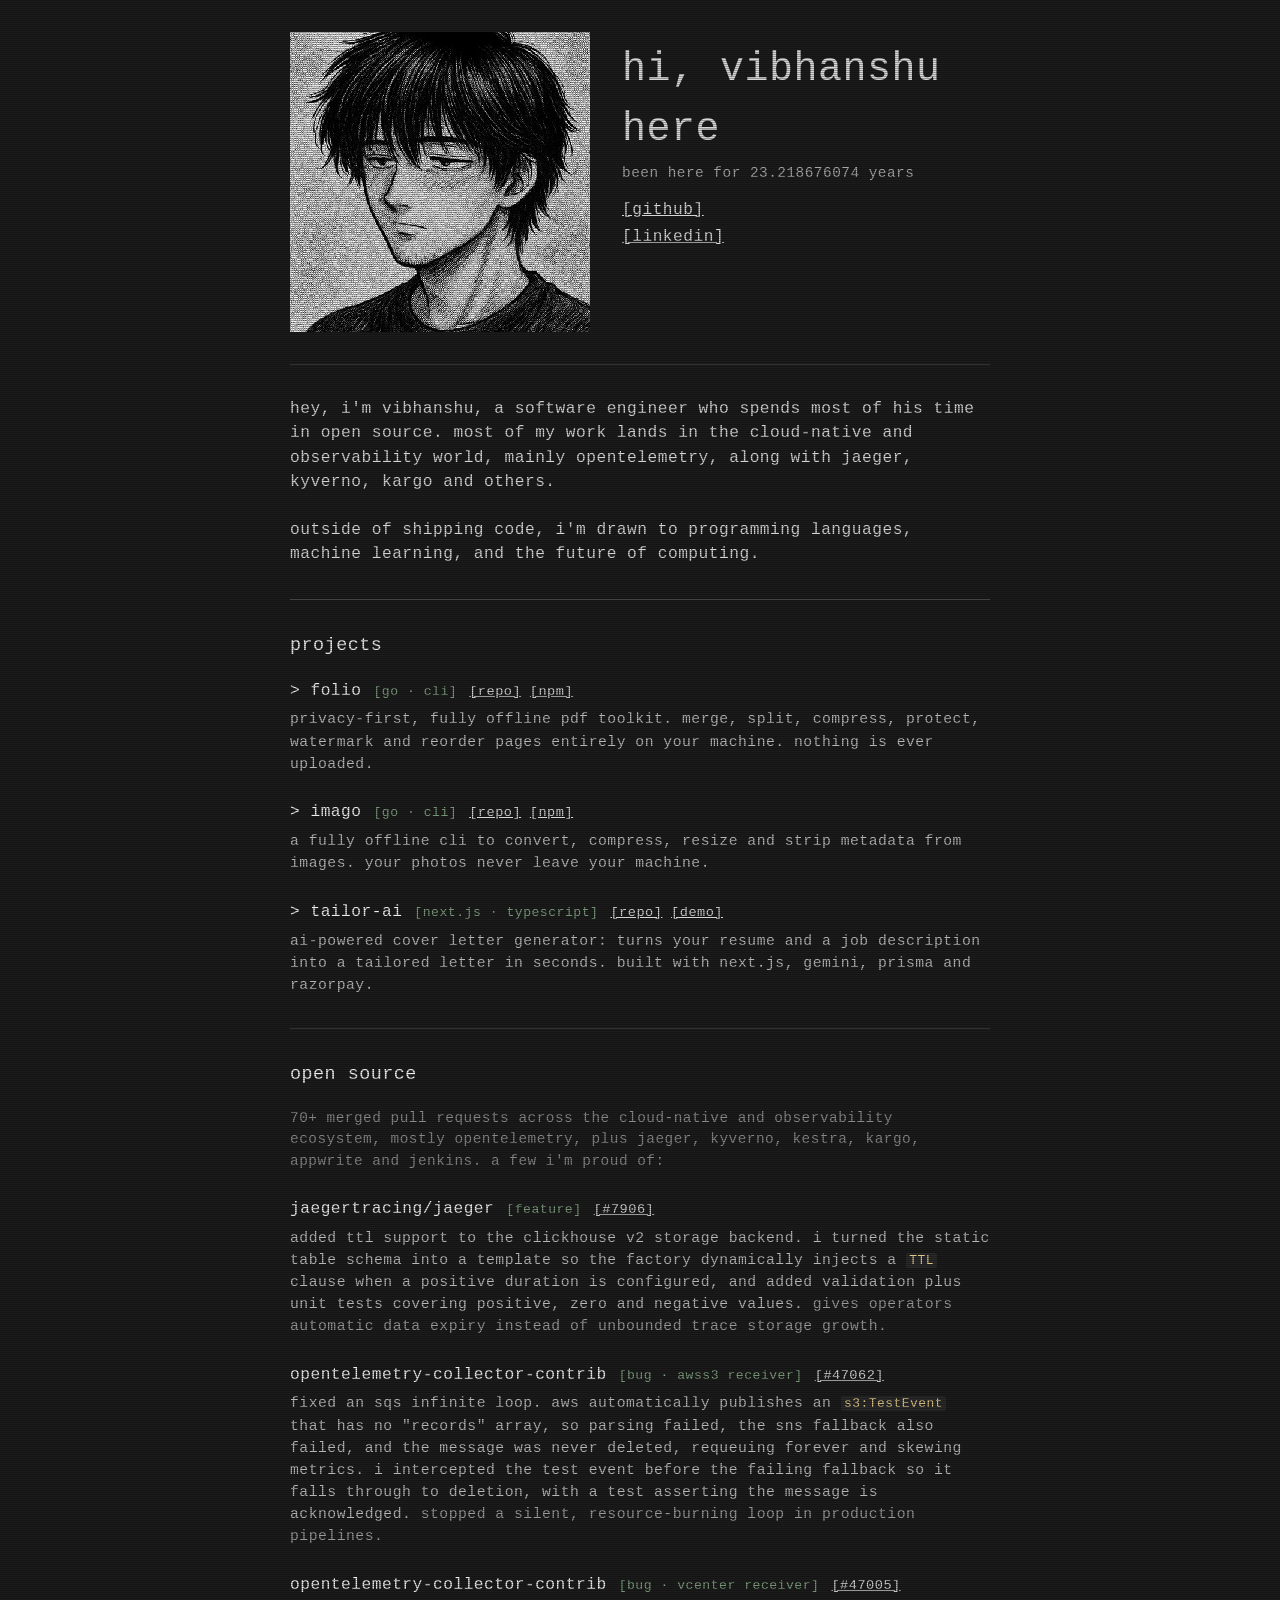
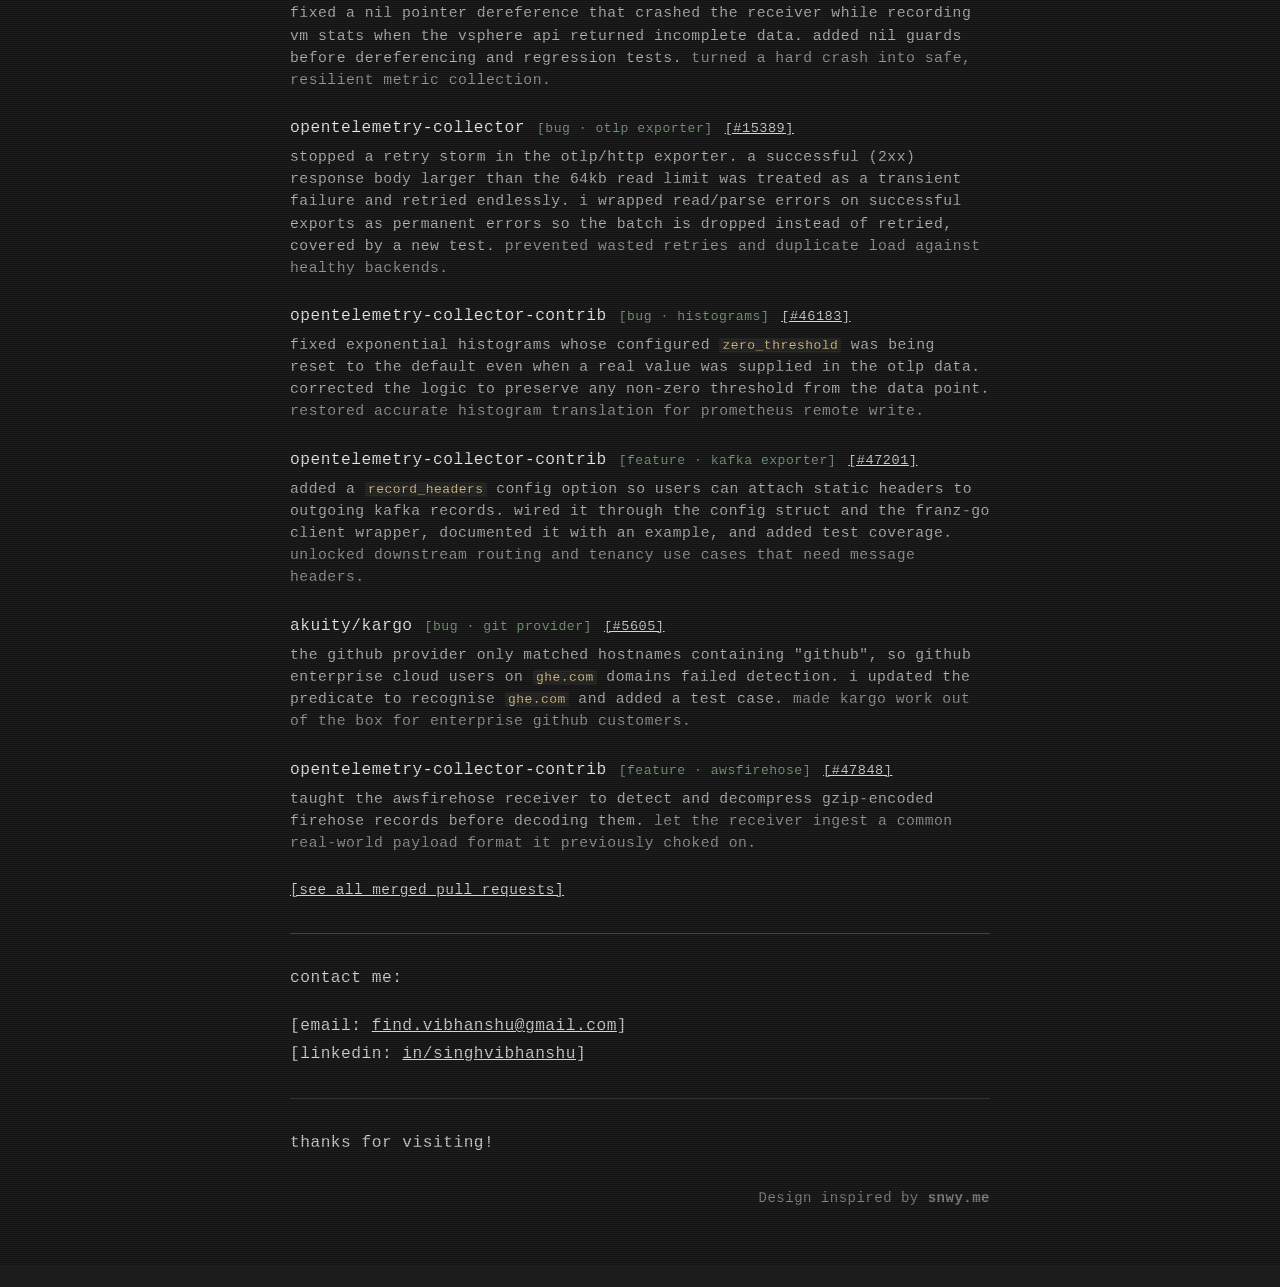
==== commit 46da09f3: "bio updated Signed-off-by: singhvibhanshu <find.vibhanshu@gmail.com>" ====
--- a/index.html
+++ b/index.html
@@ -245,9 +245,9 @@
 
 <main>
 
-<p>hey, i'm vibhanshu. i'm a software engineer who's interested in open-source contributions. i'm also interested in various programming languages, machine learning, and the future of computing.</p>
-
-<p>i graduated high school in 2022 and am now a junior at mait, pursuing my degree and career goals.</p>
+<p>hey, i'm vibhanshu, a software engineer who spends most of his time in open source. most of my work lands in the cloud-native and observability world, mainly opentelemetry, along with jaeger, kyverno, kargo and others.</p>
+
+<p>outside of shipping code, i'm drawn to programming languages, machine learning, and the future of computing.</p>
 
 <hr>
 
